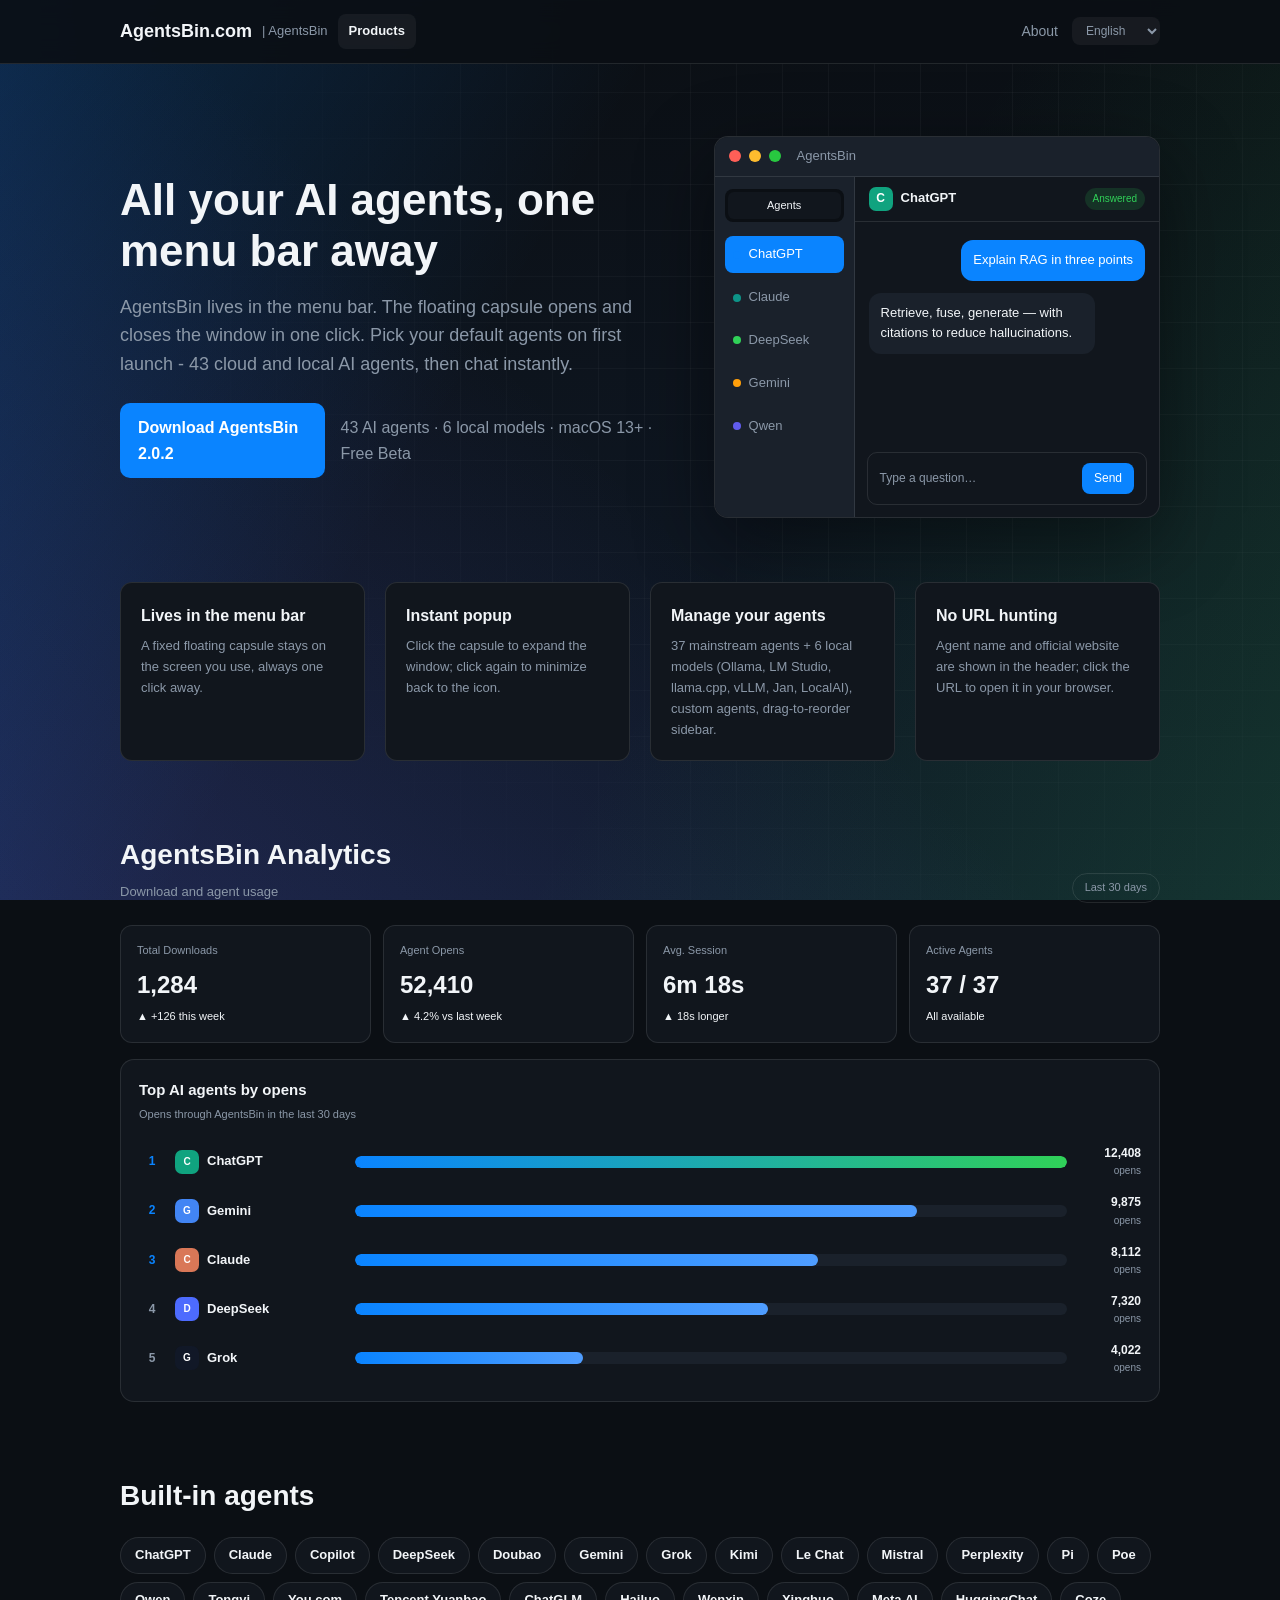
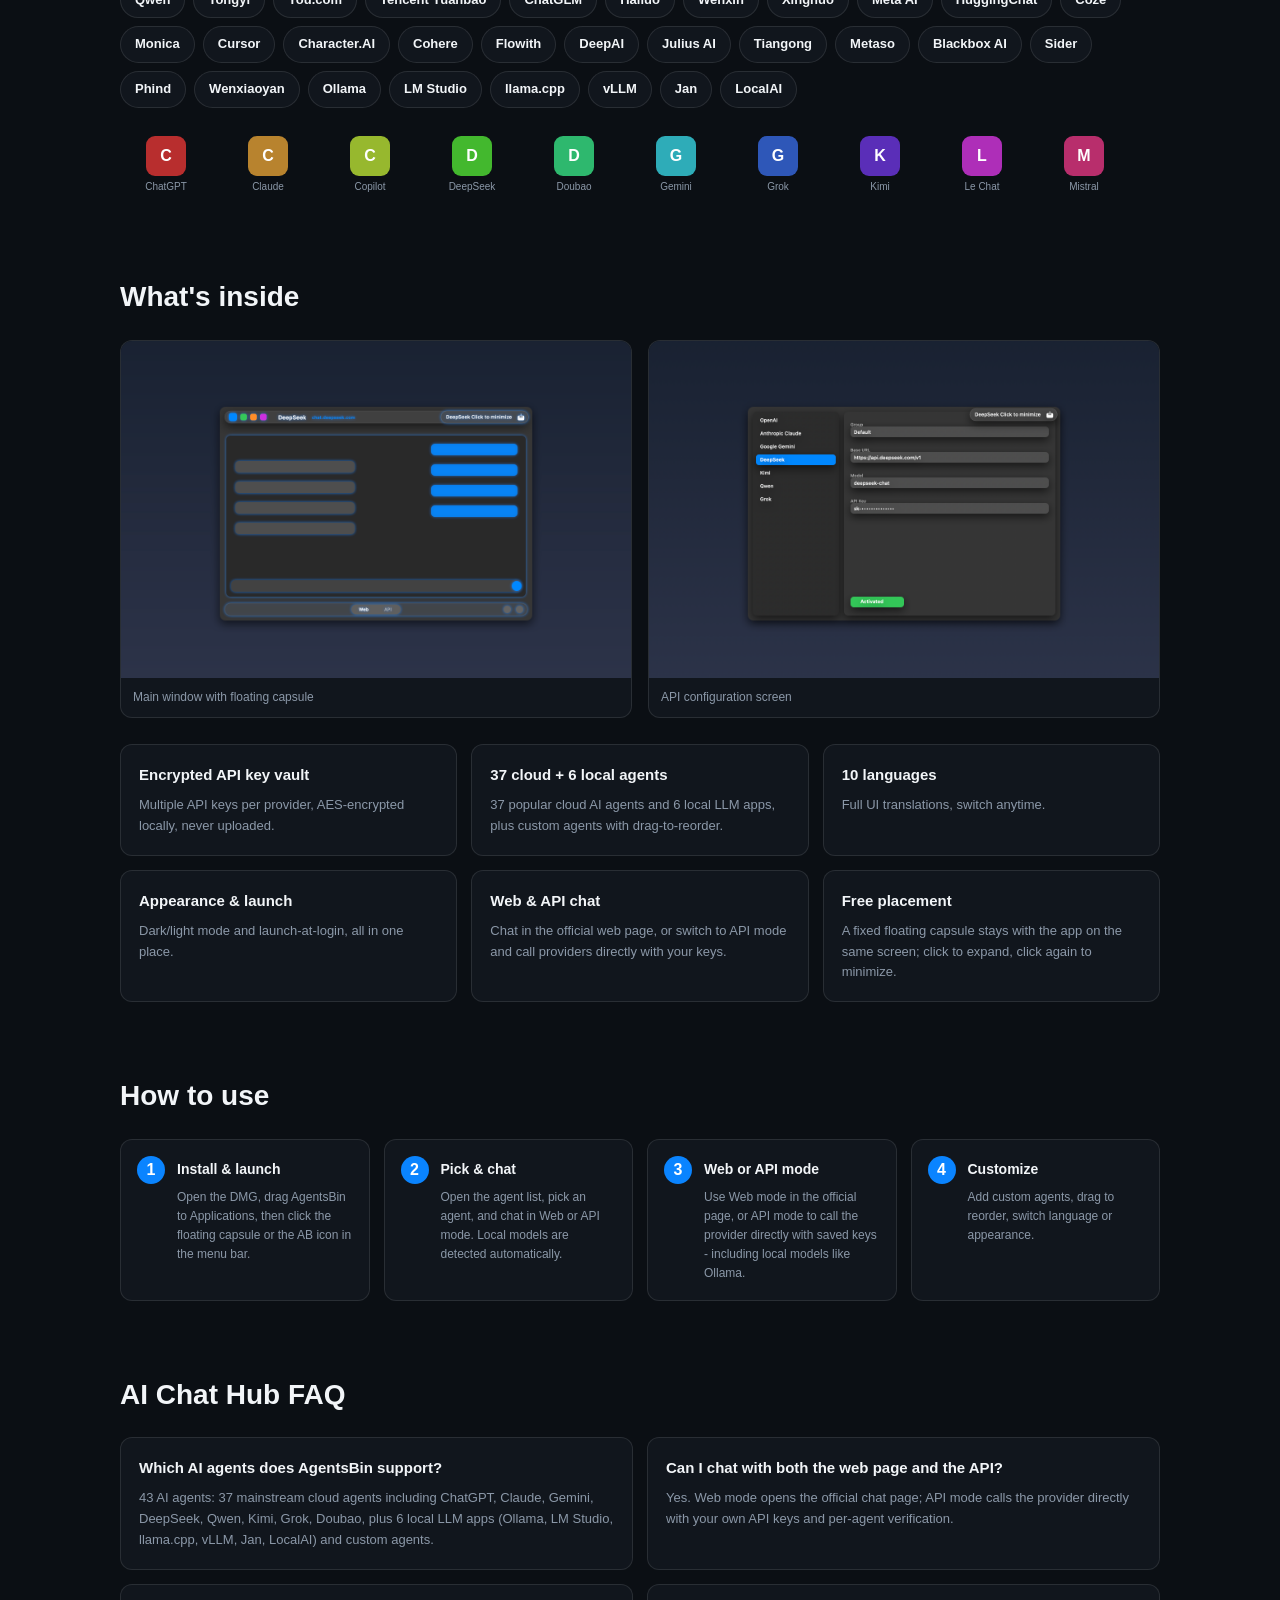
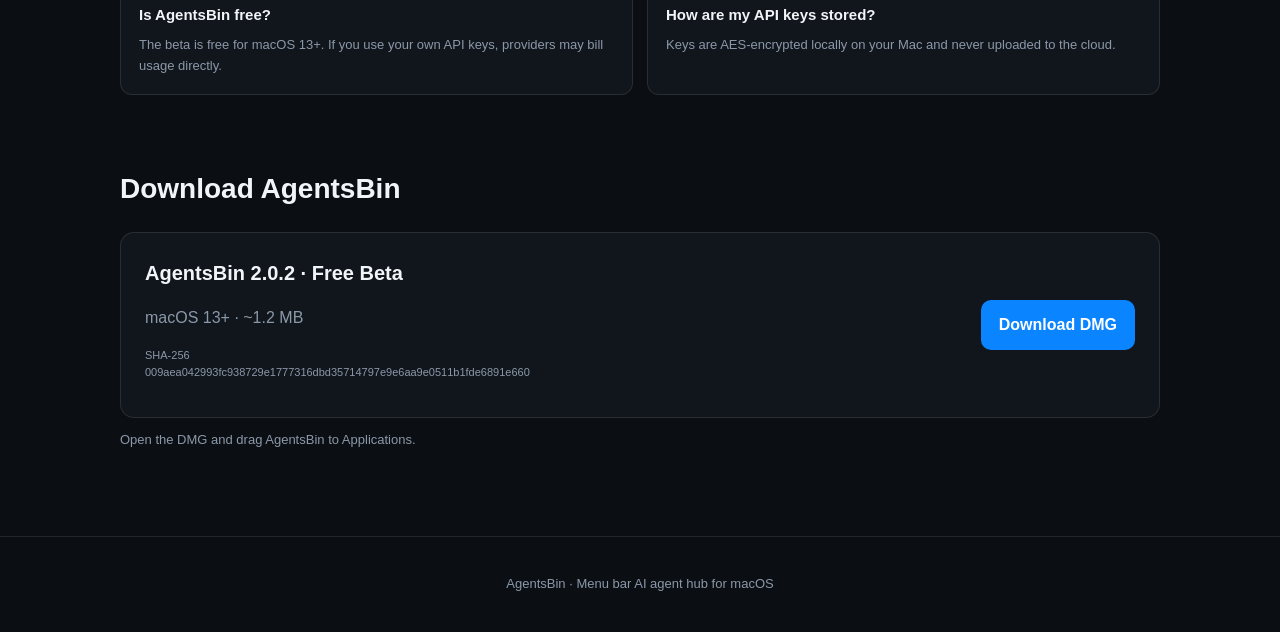
==== site/agentsbin/index.html @ 149ac278 "Website & docs: unified i18n/about, WF 1.0.2 release assets, version rule" ====
<!doctype html>
<html lang="en">
<head>
  <meta charset="utf-8">
  <meta name="viewport" content="width=device-width, initial-scale=1">
  <title id="pageTitle">AgentsBin · All-in-One AI Chat Hub for macOS | ChatGPT, Claude, Gemini, DeepSeek, Qwen</title>
  <meta name="description" id="pageDesc" content="AgentsBin is the all-in-one AI chat hub for macOS. Launch ChatGPT, Claude, Gemini, DeepSeek, Qwen, Grok and 30+ AI agents from the menu bar. Switch between web chat and API mode, manage API keys locally, and stay one click away from every major AI assistant. Free beta for macOS 13+.">
  <meta name="keywords" content="AI chat hub, AI agents, ChatGPT, Claude, Gemini, DeepSeek, Qwen, Grok, Kimi, AI assistant, macOS AI app, menu bar AI, AI aggregator, multi AI chat, API key manager, AI launcher">
  <meta name="robots" content="index, follow">
  <meta name="theme-color" content="#0b0f14">
  <link rel="canonical" href="https://www.agentsbin.com/agentsbin/">
  <meta property="og:type" content="website">
  <meta property="og:site_name" content="AgentsBin">
  <meta property="og:title" content="AgentsBin · All-in-One AI Chat Hub for macOS | ChatGPT, Claude, Gemini, DeepSeek, Qwen">
  <meta property="og:description" content="Launch ChatGPT, Claude, Gemini, DeepSeek, Qwen and 30+ AI agents from the macOS menu bar. Web chat or API mode, local encrypted API keys. Free beta.">
  <meta property="og:url" content="https://www.agentsbin.com/agentsbin/">
  <meta property="og:image" content="https://www.agentsbin.com/../assets/screenshots/default.png">
  <meta property="og:image:alt" content="AgentsBin default chat screen">
  <meta name="twitter:card" content="summary_large_image">
  <meta name="twitter:title" content="AgentsBin · All-in-One AI Chat Hub for macOS">
  <meta name="twitter:description" content="ChatGPT, Claude, Gemini, DeepSeek, Qwen and 30+ AI agents in the macOS menu bar. Web or API mode, local keys.">
  <meta name="twitter:image" content="https://www.agentsbin.com/../assets/screenshots/default.png">
  <link rel="stylesheet" href="../styles.css?v=1.1.7">
  <script type="application/ld+json">
  {
    "@context": "https://schema.org",
    "@type": "SoftwareApplication",
    "name": "AgentsBin",
    "applicationCategory": "UtilityApplication",
    "operatingSystem": "macOS 13+",
    "description": "All-in-one AI chat hub for macOS. 37 mainstream AI agents including ChatGPT, Claude, Gemini, DeepSeek, Qwen, Grok, web chat and API mode, encrypted local API key vault.",
    "keywords": "AI chat hub, AI agents, ChatGPT, Claude, Gemini, DeepSeek, Qwen, Grok, Kimi, AI assistant, macOS AI app, menu bar AI, AI aggregator, multi AI chat, API key manager",
    "offers": {
      "@type": "Offer",
      "price": "0",
      "priceCurrency": "USD"
    },
    "downloadUrl": "https://www.agentsbin.com/downloads/AgentsBin-2.0.2.dmg",
    "fileSize": "0.9MB",
    "author": {
      "@type": "Person",
      "name": "Jacky Zhao",
      "email": "mailto:zhaolongfei@gmail.com",
      "sameAs": [
        "https://github.com/zhaolongfei-shareye",
        "https://x.com/longfei_shareye"
      ]
    }
  }
  <script type="application/ld+json">
  {
    "@context": "https://schema.org",
    "@graph": [
      {
        "@type": "WebSite",
        "name": "AgentsBin",
        "url": "https://www.agentsbin.com/",
        "description": "All-in-one AI chat hub for macOS with 37 mainstream AI agents.",
        "inLanguage": "en"
      },
      {
        "@type": "Organization",
        "name": "AgentsBin",
        "url": "https://www.agentsbin.com/",
        "email": "mailto:zhaolongfei@gmail.com",
        "founder": {
          "@type": "Person",
          "name": "Jacky Zhao"
        }
      },
      {
        "@type": "FAQPage",
        "mainEntity": [
          {
            "@type": "Question",
            "name": "Which AI agents does AgentsBin support?",
            "acceptedAnswer": { "@type": "Answer", "text": "AgentsBin supports 37 mainstream AI agents including ChatGPT, Claude, Gemini, DeepSeek, Qwen, Kimi, Grok, Doubao and more, plus custom agents you add yourself." }
          },
          {
            "@type": "Question",
            "name": "Can I chat with both the web page and the API?",
            "acceptedAnswer": { "@type": "Answer", "text": "Yes. Web mode opens the official chat page, while API mode calls the provider directly using your own API keys, with per-agent verification." }
          },
          {
            "@type": "Question",
            "name": "Is AgentsBin free?",
            "acceptedAnswer": { "@type": "Answer", "text": "The beta is free for macOS 13 and later. When you use your own API keys, providers may bill you for usage." }
          },
          {
            "@type": "Question",
            "name": "How are my API keys stored?",
            "acceptedAnswer": { "@type": "Answer", "text": "API keys are encrypted locally with AES on your Mac and are never uploaded to the cloud." }
          }
        ]
      }
    ]
  }
  </script>
<style>
.nav-group { display:flex; align-items:center; gap:10px; }
.nav-actions { display:flex; align-items:center; gap:14px; }
.nav-actions a { color:var(--muted); text-decoration:none; font-size:14px; }
.crumb { font-size:13px; color:var(--muted); }
.lang-toggle { background:rgba(255,255,255,0.05); border:1px solid var(--line); color:var(--muted); font:inherit; font-size:12px; border-radius:8px; padding:6px 10px; }
.products-btn { display:inline-flex; align-items:center; gap:6px; background:rgba(255,255,255,0.05); border:1px solid var(--line); color:var(--text); font:inherit; font-size:13px; font-weight:700; border-radius:8px; padding:7px 11px; cursor:pointer; }
.products-overlay { position:fixed; inset:0; z-index:50; background:rgba(0,0,0,0.55); display:flex; align-items:flex-start; justify-content:center; padding-top:70px; }
.products-overlay[hidden] { display:none; }
.products-panel { width:min(760px,92vw); background:#10141b; border:1px solid var(--line); border-radius:16px; padding:18px; box-shadow:0 30px 80px rgba(0,0,0,0.6); }
.panel-head { display:flex; align-items:center; justify-content:space-between; font-weight:700; margin-bottom:14px; }
.panel-grid { display:grid; grid-template-columns:1fr 1fr; gap:12px; }
.product-card { display:flex; flex-direction:column; gap:4px; background:#141a23; border:1px solid var(--line); border-radius:12px; padding:14px; text-decoration:none; color:var(--text); }
.pc-name { font-weight:700; }
.pc-sub { font-size:11px; color:var(--muted); }
.pc-desc { font-size:12px; color:var(--muted); }
.pc-foot { display:flex; justify-content:space-between; align-items:center; margin-top:6px; }
.pc-status { font-size:11px; font-weight:700; padding:3px 8px; border-radius:20px; }
.pc-status.live { color:#34c759; background:rgba(52,199,89,0.14); }
.pc-status.soon { color:#ffb020; background:rgba(255,176,32,0.14); }
.pc-arrow { color:var(--cyan); }
.close-products { background:transparent; border:0; color:var(--muted); font-size:20px; cursor:pointer; }

.panel-search { display:flex; align-items:center; gap:8px; margin:10px 0; }
.panel-search input { flex:1; background:#0d1117; border:1px solid var(--line); border-radius:8px; color:var(--text); font:inherit; font-size:12px; padding:8px 10px; }
.panel-filter, .panel-cats { display:flex; gap:6px; margin-bottom:10px; flex-wrap:wrap; }
.panel-filter button, .panel-cats button { background:rgba(255,255,255,0.05); border:1px solid var(--line); color:var(--muted); font:inherit; font-size:12px; border-radius:8px; padding:6px 10px; cursor:pointer; }
.panel-filter button.on, .panel-cats button.on { background:var(--cyan); color:#05121a; border-color:var(--cyan); }
.product-card[hidden] { display:none; }
</style>
</head>
<body>
  <header class="nav">
    <div class="nav-inner">
      <div class="nav-group">
        <a class="brand" href="/">AgentsBin.com</a>
        <span class="crumb">| AgentsBin</span>
        <button class="products-btn" id="productsBtn" type="button"><span data-i18n="nav_products">Products</span></button>
      </div>
      <div class="nav-actions">
        <a href="/#about" data-i18n="nav_about">About</a>
        <select class="lang-toggle" id="langSelect" aria-label="Language">
          <option value="en">English</option>
          <option value="zh">简体中文</option>
          <option value="zh-Hant">繁體中文</option>
          <option value="ja">日本語</option>
          <option value="ko">한국어</option>
          <option value="es">Español</option>
          <option value="fr">Français</option>
          <option value="de">Deutsch</option>
        </select>
      </div>
    </div>
  </header>
  <div class="products-overlay" id="productsOverlay" hidden>
    <div class="products-panel">
      <div class="panel-head"><span data-i18n="popup_title">Explore products</span><button class="close-products" id="closeProducts" type="button">×</button></div>
      <div class="panel-search"><input id="productSearch" type="search" placeholder="Search products" data-i18n-ph="popup_search"></div>
      <div class="panel-filter" id="productFilter">
        <button class="on" data-filter="all" data-i18n="filter_all">All</button>
        <button data-filter="released" data-i18n="filter_released">Released</button>
        <button data-filter="soon" data-i18n="filter_soon">Coming Soon</button>
      </div>
      <div class="panel-cats" id="productCats">
        <button class="on" data-cat="all" data-i18n="cat_all">All</button>
        <button data-cat="assistants" data-i18n="cat_assistants">AI Assistants</button>
        <button data-cat="audio" data-i18n="cat_audio">Audio</button>
        <button data-cat="media" data-i18n="cat_media">Media Tools</button>
      </div>
      <div class="panel-grid" id="productGrid">
        <a class="product-card" href="/agentsbin/" data-search="AgentsBin macOS menu bar AI chat hub 43 agents" data-cat="assistants" data-state="released">
          <span class="pc-name" data-i18n="p_agentsbin">AgentsBin</span><span class="pc-sub">macOS · Menu Bar</span>
          <span class="pc-desc" data-i18n="p_agentsbin_desc">All-in-one AI chat hub for macOS with 43 AI agents.</span>
          <span class="pc-foot"><span class="pc-status live" data-i18n="status_released">Released</span><span class="pc-arrow">→</span></span>
        </a>
        <a class="product-card" href="/wf/" data-search="Watermark Factory AI watermark removal macOS offline" data-cat="media" data-state="released">
          <span class="pc-name" data-i18n="p_wf">Watermark Factory</span><span class="pc-sub">macOS · Media Tools</span>
          <span class="pc-desc" data-i18n="p_wf_desc">Local AI watermark identification and restoration. 30+ sources, offline.</span>
          <span class="pc-foot"><span class="pc-status live" data-i18n="status_released">Released</span><span class="pc-arrow">→</span></span>
        </a>
        <div class="product-card" data-search="AgentsQS quant strategy backtest copilot" data-cat="media" data-state="soon">
          <span class="pc-name" data-i18n="p_qs">AgentsQS</span><span class="pc-sub">macOS · Quant</span>
          <span class="pc-desc" data-i18n="p_qs_desc">Quantitative strategy research and backtesting copilot.</span>
          <span class="pc-foot"><span class="pc-status soon" data-i18n="status_soon">In Development</span></span>
        </div>
        <div class="product-card" data-search="AgentsTTS podcast text to speech audio multilingual" data-cat="audio" data-state="soon">
          <span class="pc-name" data-i18n="p_tts">AgentsTTS</span><span class="pc-sub">macOS · Audio</span>
          <span class="pc-desc" data-i18n="p_tts_desc">Multilingual TTS and podcast episode tool.</span>
          <span class="pc-foot"><span class="pc-status soon" data-i18n="status_soon">In Development</span></span>
        </div>
      </div>
    </div>
  </div>

  <div class="products-overlay" id="productsOverlay" hidden>
    <div class="products-panel" role="dialog" aria-modal="true" aria-label="AgentsBin products">
      <div class="panel-head">
        <span class="panel-title" data-i18n="pm_title">Explore products</span>
        <div class="panel-search">
          <svg viewBox="0 0 24 24" fill="none" stroke="currentColor" stroke-width="2"><circle cx="11" cy="11" r="7"/><path d="m20 20-3.5-3.5"/></svg>
          <input id="productSearch" type="search" data-i18n-ph="pm_search" placeholder="Search products">
        </div>
        <div class="panel-filter" id="productFilter">
          <button class="on" data-filter="all" data-i18n="pm_all">All</button>
          <button data-filter="released" data-i18n="pm_released">Released</button>
          <button data-filter="soon" data-i18n="pm_soon">Coming Soon</button>
        </div>
      </div>
      <div class="panel-cats" id="productCats">
        <button class="on" data-cat="all" data-i18n="pm_cat_all">All</button>
        <button data-cat="assistants" data-i18n="pm_cat_assistants">AI Assistants</button>
        <button data-cat="audio" data-i18n="pm_cat_audio">Audio</button>
        <button data-cat="media" data-i18n="pm_cat_media">Media Tools</button>
      </div>
      <div class="panel-grid" id="productGrid">
        <a class="product-card" href="#download" data-search="AgentsBin macOS menu bar" data-cat="assistants" data-state="released">
          <span class="pc-icon pc-icon-main">AB</span>
          <span class="pc-name" data-i18n="p1n">AgentsBin</span>
          <span class="pc-sub" data-i18n="p1s">macOS · Menu Bar</span>
          <span class="pc-desc" data-i18n="p1d">37 AI agents in one menu bar, with encrypted API key backup and 10 languages.</span>
          <span class="pc-foot"><span class="pc-status live" data-i18n="pm_live">Released</span><span class="pc-arrow">→</span></span>
        </a>
        <div class="product-card soon" data-search="AgentsBin Audio audio transcription podcast" data-cat="audio" data-state="soon">
          <span class="pc-icon pc-icon-audio">♪</span>
          <span class="pc-name" data-i18n="p2n">AgentsBin Audio</span>
          <span class="pc-sub" data-i18n="p2s">macOS · Audio AI</span>
          <span class="pc-desc" data-i18n="p2d">Audio transcription, summaries and smart editing. In development.</span>
          <span class="pc-foot"><span class="pc-status soon" data-i18n="pm_soon_s">Coming Soon</span></span>
        </div>
        <div class="product-card soon" data-search="AgentsBin Watermark image video batch" data-cat="media" data-state="soon">
          <span class="pc-icon pc-icon-media">◈</span>
          <span class="pc-name" data-i18n="p3n">AgentsBin Watermark</span>
          <span class="pc-sub" data-i18n="p3s">macOS · Media Tools</span>
          <span class="pc-desc" data-i18n="p3d">Batch watermark and copyright protection for images and video. In development.</span>
          <span class="pc-foot"><span class="pc-status soon" data-i18n="pm_soon_s">Coming Soon</span></span>
        </div>
      </div>
    </div>
  </div>


  <main>
    <section class="hero">
      <div class="hero-copy">
        <h1 data-i18n="hero_title">All your AI agents, one menu bar away</h1>
        <p class="lead" data-i18n="hero_lead">AgentsBin lives in the menu bar. Pick your default agents on first launch, then start chatting instantly — no tabs, no typing URLs.</p>
        <div class="hero-actions">
          <a class="button" href="../downloads/AgentsBin-2.0.2.dmg" download data-i18n="hero_cta">Download AgentsBin 2.0.2</a>
          <span class="muted" data-i18n="hero_badge">37 AI agents · macOS 13+ · Free</span>
        </div>
      </div>
      <div class="app-window" aria-label="AgentsBin app preview">
        <div class="window-bar">
          <span class="traffic traffic-close"></span>
          <span class="traffic traffic-min"></span>
          <span class="traffic traffic-full"></span>
          <span class="window-title">AgentsBin</span>
        </div>
        <div class="window-body">
          <aside class="window-side">
            <div class="side-tabs"><span class="active" data-i18n="w_agents">Agents</span></div>
            <div class="side-item active"><span class="dot blue"></span>ChatGPT</div>
            <div class="side-item"><span class="dot teal"></span>Claude</div>
            <div class="side-item"><span class="dot green"></span>DeepSeek</div>
            <div class="side-item"><span class="dot orange"></span>Gemini</div>
            <div class="side-item"><span class="dot purple"></span>Qwen</div>
          </aside>
          <div class="window-main">
            <div class="chat-head">
              <span class="avatar">C</span>
              <strong>ChatGPT</strong>
              <span class="status" data-i18n="w_status">Answered</span>
            </div>
            <div class="chat-body">
              <div class="bubble user" data-i18n="w_user">Explain RAG in three points</div>
              <div class="bubble bot" data-i18n="w_bot">RAG retrieves external knowledge, fuses it with generation, and cites sources to reduce hallucinations.</div>
            </div>
            <div class="chat-composer">
              <span class="composer-text" data-i18n="w_placeholder">Type a question…</span>
              <span class="composer-send" data-i18n="w_send">Send</span>
            </div>
          </div>
        </div>
      </div>
    </section>

    <section class="features">
      <div class="feature">
        <h3 data-i18n="f1t">Lives in the menu bar</h3>
        <p data-i18n="f1d">Always one click away, always on top.</p>
      </div>
      <div class="feature">
        <h3 data-i18n="f2t">Instant popup</h3>
        <p data-i18n="f2d">Click the menu bar icon and start chatting in seconds.</p>
      </div>
      <div class="feature">
        <h3 data-i18n="f3t">Manage your agents</h3>
        <p data-i18n="f3d">37 mainstream agents, custom agents, drag-to-reorder sidebar.</p>
      </div>
      <div class="feature">
        <h3 data-i18n="f4t">No URL hunting</h3>
        <p data-i18n="f4d">No typing website addresses or digging through bookmarks.</p>
      </div>
    </section>

    <section class="analytics">
      <div class="analytics-head">
        <div>
          <h2 data-i18n="analytics_title">AgentsBin Analytics</h2>
          <div class="analytics-sub" data-i18n="analytics_sub">Download and agent usage</div>
        </div>
        <span class="analytics-period" data-i18n="analytics_period">Last 30 days</span>
      </div>
      <div class="analytics-kpis">
        <div class="analytics-kpi"><div class="analytics-kpi-label" data-i18n="kpi_downloads">Total Downloads</div><div class="analytics-kpi-value">1,284</div><div class="analytics-kpi-delta" data-i18n="kpi_downloads_delta">▲ +126 this week</div></div>
        <div class="analytics-kpi"><div class="analytics-kpi-label" data-i18n="kpi_opens">Agent Opens</div><div class="analytics-kpi-value">52,410</div><div class="analytics-kpi-delta" data-i18n="kpi_opens_delta">▲ 4.2% vs last week</div></div>
        <div class="analytics-kpi"><div class="analytics-kpi-label" data-i18n="kpi_session">Avg. Session</div><div class="analytics-kpi-value">6m 18s</div><div class="analytics-kpi-delta" data-i18n="kpi_session_delta">▲ 18s longer</div></div>
        <div class="analytics-kpi"><div class="analytics-kpi-label" data-i18n="kpi_active">Active Agents</div><div class="analytics-kpi-value">37 / 37</div><div class="analytics-kpi-delta" data-i18n="kpi_active_delta">All available</div></div>
      </div>
      <div class="analytics-panel">
        <div class="analytics-panel-title" data-i18n="chart_title">Top AI agents by opens</div>
        <div class="analytics-panel-sub" data-i18n="chart_sub">Opens through AgentsBin in the last 30 days</div>
        <div class="analytics-row"><span class="analytics-rank top">1</span><span class="analytics-agent"><span class="analytics-logo" style="background:#10a37f">C</span>ChatGPT</span><span class="analytics-track"><span class="analytics-bar hot" style="width:100%"></span></span><span class="analytics-count">12,408<small data-i18n="opens_label">opens</small></span></div>
        <div class="analytics-row"><span class="analytics-rank top">2</span><span class="analytics-agent"><span class="analytics-logo" style="background:#4285f4">G</span>Gemini</span><span class="analytics-track"><span class="analytics-bar" style="width:79%"></span></span><span class="analytics-count">9,875<small data-i18n="opens_label">opens</small></span></div>
        <div class="analytics-row"><span class="analytics-rank top">3</span><span class="analytics-agent"><span class="analytics-logo" style="background:#d97757">C</span>Claude</span><span class="analytics-track"><span class="analytics-bar" style="width:65%"></span></span><span class="analytics-count">8,112<small data-i18n="opens_label">opens</small></span></div>
        <div class="analytics-row"><span class="analytics-rank">4</span><span class="analytics-agent"><span class="analytics-logo" style="background:#4d6bfe">D</span>DeepSeek</span><span class="analytics-track"><span class="analytics-bar" style="width:58%"></span></span><span class="analytics-count">7,320<small data-i18n="opens_label">opens</small></span></div>
        <div class="analytics-row"><span class="analytics-rank">5</span><span class="analytics-agent"><span class="analytics-logo" style="background:#111827">G</span>Grok</span><span class="analytics-track"><span class="analytics-bar" style="width:32%"></span></span><span class="analytics-count">4,022<small data-i18n="opens_label">opens</small></span></div>
      </div>
    </section>

    <section class="agents">
      <h2 data-i18n="agents_title">Built-in agents</h2>
      <div class="agent-chips" id="agentChips"><span class="agent-chip">ChatGPT</span><span class="agent-chip">Claude</span><span class="agent-chip">Copilot</span><span class="agent-chip">DeepSeek</span><span class="agent-chip">Doubao</span><span class="agent-chip">Gemini</span><span class="agent-chip">Grok</span><span class="agent-chip">Kimi</span><span class="agent-chip">Le Chat</span><span class="agent-chip">Mistral</span><span class="agent-chip">Perplexity</span><span class="agent-chip">Pi</span><span class="agent-chip">Poe</span><span class="agent-chip">Qwen</span><span class="agent-chip">Tongyi</span><span class="agent-chip">You.com</span><span class="agent-chip">Tencent Yuanbao</span><span class="agent-chip">ChatGLM</span><span class="agent-chip">Hailuo</span><span class="agent-chip">Wenxin</span><span class="agent-chip">Xinghuo</span><span class="agent-chip">Meta AI</span><span class="agent-chip">HuggingChat</span><span class="agent-chip">Coze</span><span class="agent-chip">Monica</span><span class="agent-chip">Cursor</span><span class="agent-chip">Character.AI</span><span class="agent-chip">Cohere</span><span class="agent-chip">Flowith</span><span class="agent-chip">DeepAI</span><span class="agent-chip">Julius AI</span><span class="agent-chip">Tiangong</span><span class="agent-chip">Metaso</span><span class="agent-chip">Blackbox AI</span><span class="agent-chip">Sider</span><span class="agent-chip">Phind</span><span class="agent-chip">Wenxiaoyan</span><span class="agent-chip">Ollama</span><span class="agent-chip">LM Studio</span><span class="agent-chip">llama.cpp</span><span class="agent-chip">vLLM</span><span class="agent-chip">Jan</span><span class="agent-chip">LocalAI</span></div>
      <div class="agent-cloud" id="agentCloud"><span class="agent-chip">ChatGPT</span><span class="agent-chip">Claude</span><span class="agent-chip">Copilot</span><span class="agent-chip">DeepSeek</span><span class="agent-chip">Doubao</span><span class="agent-chip">Gemini</span><span class="agent-chip">Grok</span><span class="agent-chip">Kimi</span><span class="agent-chip">Le Chat</span><span class="agent-chip">Mistral</span><span class="agent-chip">Perplexity</span><span class="agent-chip">Pi</span><span class="agent-chip">Poe</span><span class="agent-chip">Qwen</span><span class="agent-chip">Tongyi</span><span class="agent-chip">You.com</span><span class="agent-chip">Tencent Yuanbao</span><span class="agent-chip">ChatGLM</span><span class="agent-chip">Hailuo</span><span class="agent-chip">Wenxin</span><span class="agent-chip">Xinghuo</span><span class="agent-chip">Meta AI</span><span class="agent-chip">HuggingChat</span><span class="agent-chip">Coze</span><span class="agent-chip">Monica</span><span class="agent-chip">Cursor</span><span class="agent-chip">Character.AI</span><span class="agent-chip">Cohere</span><span class="agent-chip">Flowith</span><span class="agent-chip">DeepAI</span><span class="agent-chip">Julius AI</span><span class="agent-chip">Tiangong</span><span class="agent-chip">Metaso</span><span class="agent-chip">Blackbox AI</span><span class="agent-chip">Sider</span><span class="agent-chip">Phind</span><span class="agent-chip">Wenxiaoyan</span><span class="agent-chip">Ollama</span><span class="agent-chip">LM Studio</span><span class="agent-chip">llama.cpp</span><span class="agent-chip">vLLM</span><span class="agent-chip">Jan</span><span class="agent-chip">LocalAI</span></div>
    </section>

    <section class="details">
      <h2 data-i18n="feature_details_title">What's inside</h2>
      <div class="shots">
        <figure><img src="../assets/screenshots/default.png" alt="AgentsBin default screen"><figcaption data-i18n="shot_default">AgentsBin default screen</figcaption></figure>
        <figure><img src="../assets/screenshots/api.png" alt="AgentsBin API settings screen"><figcaption data-i18n="shot_api">AgentsBin API settings screen</figcaption></figure>
      </div>
      <div class="detail-grid">
        <div class="detail-card"><h3 data-i18n="d1t">Encrypted API key vault</h3><p data-i18n="d1d">Multiple API keys per provider, AES-encrypted locally, never uploaded.</p></div>
        <div class="detail-card"><h3 data-i18n="d2t">37 cloud + 6 local agents</h3><p data-i18n="d2d">37 popular cloud AI agents and 6 local LLM apps, plus custom agents with drag-to-reorder.</p></div>
        <div class="detail-card"><h3 data-i18n="d3t">10 languages</h3><p data-i18n="d3d">Full UI translations, switch anytime.</p></div>
        <div class="detail-card"><h3 data-i18n="d4t">Appearance & launch</h3><p data-i18n="d4d">Dark/light mode and launch-at-login, all in one place.</p></div>
        <div class="detail-card"><h3 data-i18n="d5t">Web & API chat</h3><p data-i18n="d5d">Chat in the official web page, or switch to API mode and call providers directly with your keys.</p></div>
        <div class="detail-card"><h3 data-i18n="d6t">Free placement</h3><p data-i18n="d6d">A fixed floating capsule stays with the app on the same screen; click to expand, click again to minimize.</p></div>
      </div>
    </section>

    <section class="howto">
      <h2 data-i18n="howto_title">How to use</h2>
      <div class="howto-grid">
        <div class="howto-step"><span>1</span><div><strong data-i18n="h1t">Install & launch</strong><p data-i18n="h1d">Open the DMG, drag AgentsBin to Applications, then click the floating capsule or the AB icon in the menu bar.</p></div></div>
        <div class="howto-step"><span>2</span><div><strong data-i18n="h2t">Pick & chat</strong><p data-i18n="h2d">Open the agent list, pick an agent, and chat in Web or API mode. Local models are detected automatically.</p></div></div>
        <div class="howto-step"><span>3</span><div><strong data-i18n="h3t">Web or API mode</strong><p data-i18n="h3d">Use Web mode in the official page, or API mode to call the provider directly with saved keys - including local models like Ollama.</p></div></div>
        <div class="howto-step"><span>4</span><div><strong data-i18n="h4t">Customize</strong><p data-i18n="h4d">Add custom agents, drag to reorder, switch language or appearance.</p></div></div>
      </div>
    </section>

    <section class="faq">
      <h2 data-i18n="faq_title">AI Chat Hub FAQ</h2>
      <div class="faq-grid">
        <div class="faq-item"><h3 data-i18n="faq_q1">Which AI agents does AgentsBin support?</h3><p data-i18n="faq_a1">37 mainstream AI agents including ChatGPT, Claude, Gemini, DeepSeek, Qwen, Kimi, Grok, Doubao, plus custom agents.</p></div>
        <div class="faq-item"><h3 data-i18n="faq_q2">Can I chat with both the web page and the API?</h3><p data-i18n="faq_a2">Yes. Web mode opens the official chat page; API mode calls the provider directly with your own API keys and per-agent verification.</p></div>
        <div class="faq-item"><h3 data-i18n="faq_q3">Is AgentsBin free?</h3><p data-i18n="faq_a3">The beta is free for macOS 13+. If you use your own API keys, providers may bill usage directly.</p></div>
        <div class="faq-item"><h3 data-i18n="faq_q4">How are my API keys stored?</h3><p data-i18n="faq_a4">Keys are AES-encrypted locally on your Mac and never uploaded to the cloud.</p></div>
      </div>
    </section>

    <section class="download" id="download">
      <h2 data-i18n="dl_title">Download AgentsBin</h2>
      <div class="download-card">
        <div>
          <strong data-i18n="dl_name">AgentsBin 2.0.2</strong>
          <p class="muted" data-i18n="dl_meta">macOS 13+ · ~1.1 MB</p>
          <p class="hash">SHA-256<br>009aea042993fc938729e1777316dbd35714797e9e6aa9e0511b1fde6891e660</p>
        </div>
        <a class="button" href="../downloads/AgentsBin-2.0.2.dmg" download data-i18n="dl_btn">Download DMG</a>
      </div>
      <p class="note" data-i18n="dl_note">Open the DMG and drag AgentsBin to Applications.</p>
    </section>

    <div id="aboutPlaceholder"></div>


  </main>

  <footer>
    <p data-i18n="footer">AgentsBin · Menu bar AI agent hub for macOS</p>
  </footer>
  

<script src="../app.js?v=1.1.7"></script>
<script src="/_shared/about.js"></script>
<script src="/_shared/i18n.js"></script>
</body>
</html>
---- site/styles.css ----
:root {
  color-scheme: dark;
  --bg: #0b0f14;
  --surface: #11161d;
  --surface-2: #1a212b;
  --text: #f2f5f8;
  --muted: #8b98a8;
  --blue: #0a84ff;
  --border: rgba(255, 255, 255, 0.1);
}

* {
  box-sizing: border-box;
}

html {
  scroll-behavior: smooth;
}

body {
  margin: 0;
  background: var(--bg);
  color: var(--text);
  font-family: -apple-system, BlinkMacSystemFont, "SF Pro Text", "Helvetica Neue", Arial, sans-serif;
  line-height: 1.6;
}

body::before {
  content: "";
  position: fixed;
  inset: 0;
  z-index: -2;
  background:
    linear-gradient(120deg, rgba(10, 132, 255, 0.22), transparent 38%),
    linear-gradient(300deg, rgba(48, 209, 88, 0.14), transparent 42%),
    linear-gradient(45deg, rgba(97, 92, 237, 0.20), transparent 48%),
    linear-gradient(180deg, #0b0f14, #101b2a);
  animation: hero-glow 14s ease-in-out infinite alternate;
}

body::after {
  content: "";
  position: fixed;
  inset: 0;
  z-index: -1;
  background-image:
    linear-gradient(rgba(255, 255, 255, 0.05) 1px, transparent 1px),
    linear-gradient(90deg, rgba(255, 255, 255, 0.05) 1px, transparent 1px);
  background-size: 46px 46px;
  mask-image: radial-gradient(circle at 70% 35%, #000 0%, transparent 72%);
  animation: hero-grid 24s linear infinite;
}

a {
  color: inherit;
}

.nav {
  position: sticky;
  top: 0;
  z-index: 10;
  background: rgba(11, 15, 20, 0.9);
  border-bottom: 1px solid var(--border);
  backdrop-filter: blur(12px);
}

.nav-inner {
  max-width: 1080px;
  margin: 0 auto;
  padding: 14px 20px;
  display: flex;
  align-items: center;
  justify-content: space-between;
}

.brand {
  display: flex;
  align-items: center;
  gap: 10px;
  font-weight: 700;
  font-size: 18px;
  text-decoration: none;
}

.brand img {
  border-radius: 8px;
}

.nav-group {
  display: flex;
  align-items: center;
  gap: 12px;
}

.products-btn {
  display: inline-flex;
  align-items: center;
  gap: 8px;
  background: rgba(255, 255, 255, 0.04);
  border: 1px solid var(--border);
  color: var(--text);
  font: inherit;
  font-size: 13px;
  font-weight: 700;
  border-radius: 9px;
  padding: 8px 12px;
  cursor: pointer;
}

.products-btn:hover {
  background: rgba(255, 255, 255, 0.09);
  border-color: rgba(255, 255, 255, 0.25);
}

.products-btn svg {
  width: 15px;
  height: 15px;
}

.nav-actions {
  display: flex;
  align-items: center;
  gap: 10px;
}

.products-overlay {
  position: fixed;
  inset: 0;
  z-index: 20;
  background: rgba(6, 9, 13, 0.58);
  backdrop-filter: blur(3px);
}

.products-overlay[hidden] {
  display: none;
}

.products-panel {
  position: absolute;
  top: 74px;
  left: 50%;
  transform: translateX(-50%);
  width: min(940px, calc(100vw - 32px));
  max-height: calc(100vh - 110px);
  overflow: auto;
  background: #1a212b;
  color: #f2f5f8;
  border-radius: 16px;
  padding: 22px;
  box-shadow: 0 24px 70px rgba(0, 0, 0, 0.55);
}

.panel-head {
  display: flex;
  align-items: center;
  gap: 14px;
  margin-bottom: 16px;
  flex-wrap: wrap;
}

.panel-title {
  font-size: 17px;
  font-weight: 800;
  white-space: nowrap;
  color: #f2f5f8;
}

.panel-search {
  display: flex;
  align-items: center;
  gap: 8px;
  flex: 1;
  min-width: 190px;
  background: #11161d;
  border: 1px solid rgba(255,255,255,0.12);
  border-radius: 9px;
  padding: 8px 11px;
}

.panel-search svg {
  width: 14px;
  height: 14px;
  color: #8b98a8;
  flex: none;
}

.panel-search input {
  border: 0;
  outline: 0;
  background: transparent;
  font: inherit;
  font-size: 13px;
  width: 100%;
  color: #f2f5f8;
}

.panel-filter {
  display: flex;
  gap: 6px;
}

.panel-filter button,
.panel-cats button {
  background: #202a36;
  border: 1px solid rgba(255,255,255,0.14);
  color: #cbd5e1;
  font: inherit;
  font-size: 11px;
  font-weight: 700;
  border-radius: 999px;
  padding: 6px 12px;
  cursor: pointer;
  white-space: nowrap;
}

.panel-filter button.on,
.panel-cats button.on {
  background: #0a84ff;
  color: #fff;
  border-color: #0a84ff;
}

.panel-cats {
  display: flex;
  gap: 8px;
  margin-bottom: 14px;
  flex-wrap: wrap;
}

.panel-grid {
  display: grid;
  grid-template-columns: repeat(3, 1fr);
  gap: 14px;
}

.product-card {
  display: flex;
  flex-direction: column;
  gap: 4px;
  background: #202a36;
  border: 1px solid rgba(255,255,255,0.10);
  border-radius: 12px;
  padding: 16px;
  color: inherit;
  text-decoration: none;
  cursor: pointer;
  transition: box-shadow 0.15s ease, transform 0.15s ease;
}

.product-card:hover {
  box-shadow: 0 8px 24px rgba(0, 0, 0, 0.35);
  transform: translateY(-2px);
}

.product-card.soon {
  opacity: 0.72;
  cursor: default;
}

.product-card.soon:hover {
  box-shadow: none;
  transform: none;
}

.pc-icon {
  width: 34px;
  height: 34px;
  border-radius: 9px;
  color: #fff;
  display: grid;
  place-items: center;
  font-size: 15px;
  font-weight: 800;
  flex: none;
  margin-bottom: 4px;
}

.pc-icon-main { background: #0a84ff; }
.pc-icon-audio { background: linear-gradient(135deg, #ff9f0a, #ff5f57); }
.pc-icon-media { background: linear-gradient(135deg, #30d158, #0a84ff); }

.pc-name {
  font-size: 14px;
  font-weight: 800;
  color: #f2f5f8;
}

.pc-sub {
  font-size: 10px;
  color: #8b98a8;
  font-weight: 600;
}

.pc-desc {
  font-size: 11px;
  color: #94a3b8;
  margin-top: 6px;
  line-height: 1.45;
}

.pc-foot {
  display: flex;
  align-items: center;
  justify-content: space-between;
  margin-top: 10px;
}

.pc-status {
  font-size: 10px;
  font-weight: 700;
  border-radius: 999px;
  padding: 4px 9px;
}

.pc-status.live { color: #86efac; background: rgba(48,209,88,0.16); }
.pc-status.soon { color: #fde047; background: rgba(250,204,21,0.14); }

.pc-arrow {
  color: #8b98a8;
  font-size: 15px;
}

.lang-toggle {
  background: transparent;
  color: var(--muted);
  border: 1px solid var(--border);
  border-radius: 8px;
  padding: 7px 12px;
  font-size: 13px;
  cursor: pointer;
}

.lang-toggle:hover {
  color: var(--text);
  border-color: rgba(255, 255, 255, 0.3);
}

.lang-toggle option {
  background: var(--surface);
  color: var(--text);
}

.button {
  display: inline-flex;
  align-items: center;
  justify-content: center;
  padding: 12px 18px;
  border-radius: 10px;
  background: var(--blue);
  color: #fff;
  font-weight: 700;
  text-decoration: none;
}

.button:hover {
  filter: brightness(1.1);
}

.button-small {
  padding: 8px 14px;
  font-size: 14px;
}

.hero {
  max-width: 1080px;
  margin: 0 auto;
  padding: 72px 20px 64px;
  display: grid;
  grid-template-columns: 1.1fr 0.9fr;
  gap: 48px;
  align-items: center;
}

@keyframes hero-glow {
  from { transform: translate(-1.5%, -1%) scale(1); filter: hue-rotate(0deg); }
  to { transform: translate(1.5%, 1.5%) scale(1.05); filter: hue-rotate(22deg); }
}

@keyframes hero-grid {
  from { background-position: 0 0, 0 0; }
  to { background-position: 46px 46px, 46px 46px; }
}

.hero h1 {
  font-size: 44px;
  line-height: 1.15;
  margin: 0 0 16px;
}

.lead {
  color: var(--muted);
  font-size: 18px;
  margin: 0 0 24px;
}

.hero-actions {
  display: flex;
  align-items: center;
  gap: 16px;
}

.muted {
  color: var(--muted);
}

.app-window {
  border: 1px solid var(--border);
  border-radius: 14px;
  background: var(--surface);
  box-shadow: 0 24px 80px rgba(0, 0, 0, 0.45);
  overflow: hidden;
}

.window-bar {
  height: 40px;
  display: flex;
  align-items: center;
  gap: 8px;
  padding: 0 14px;
  background: var(--surface-2);
  border-bottom: 1px solid var(--border);
}

.traffic {
  width: 12px;
  height: 12px;
  border-radius: 50%;
}

.traffic-close { background: #ff5f57; }
.traffic-min { background: #febc2e; }
.traffic-full { background: #28c840; }

.window-title {
  margin-left: 8px;
  font-size: 13px;
  color: var(--muted);
}

.window-body {
  display: grid;
  grid-template-columns: 140px 1fr;
  min-height: 340px;
}

.window-side {
  background: var(--surface-2);
  border-right: 1px solid var(--border);
  padding: 12px 10px;
  display: flex;
  flex-direction: column;
  gap: 6px;
}

.side-tabs {
  display: flex;
  gap: 4px;
  background: var(--bg);
  border-radius: 8px;
  padding: 3px;
  margin-bottom: 8px;
  font-size: 11px;
}

.side-tabs span {
  flex: 1;
  text-align: center;
  padding: 5px 0;
  border-radius: 6px;
  color: var(--muted);
}

.side-tabs .active {
  background: var(--surface);
  color: var(--text);
}

.side-item {
  display: flex;
  align-items: center;
  gap: 8px;
  padding: 8px;
  border-radius: 8px;
  font-size: 13px;
  color: var(--muted);
  transition: background-color .3s ease, color .3s ease;
}

.side-item.active {
  background: var(--blue);
  color: #fff;
}

.dot {
  width: 8px;
  height: 8px;
  border-radius: 50%;
}

.dot.blue { background: var(--blue); }
.dot.teal { background: #0d9488; }
.dot.green { background: #30d158; }
.dot.orange { background: #ff9f0a; }
.dot.purple { background: #615ced; }

.window-main {
  display: flex;
  flex-direction: column;
  min-width: 0;
}

.chat-head {
  display: flex;
  align-items: center;
  gap: 8px;
  padding: 10px 14px;
  border-bottom: 1px solid var(--border);
  font-size: 13px;
}

.avatar {
  width: 24px;
  height: 24px;
  border-radius: 7px;
  background: #10a37f;
  color: #fff;
  display: grid;
  place-items: center;
  font-size: 12px;
  font-weight: 700;
}

.status {
  margin-left: auto;
  font-size: 10px;
  color: #30d158;
  background: rgba(48, 209, 88, 0.15);
  padding: 3px 8px;
  border-radius: 999px;
}

.chat-body {
  flex: 1;
  padding: 18px 14px;
  display: flex;
  flex-direction: column;
  gap: 12px;
}

.bubble {
  max-width: 82%;
  padding: 10px 12px;
  border-radius: 12px;
  font-size: 13px;
  transition: opacity .4s ease;
}

.bubble.user {
  align-self: flex-end;
  background: var(--blue);
  color: #fff;
}

.bubble.bot {
  align-self: flex-start;
  background: var(--surface-2);
}

.chat-composer {
  margin: 0 12px 12px;
  padding: 10px 12px;
  border: 1px solid var(--border);
  border-radius: 10px;
  display: flex;
  align-items: center;
  justify-content: space-between;
  font-size: 12px;
  color: var(--muted);
}

.composer-send {
  background: var(--blue);
  color: #fff;
  padding: 6px 12px;
  border-radius: 8px;
}

.features {
  max-width: 1080px;
  margin: 0 auto;
  padding: 0 20px 72px;
  display: grid;
  grid-template-columns: repeat(4, 1fr);
  gap: 20px;
}

.feature {
  background: var(--surface);
  border: 1px solid var(--border);
  border-radius: 12px;
  padding: 20px;
}

.feature h3 {
  margin: 0 0 8px;
  font-size: 16px;
}

.feature p {
  margin: 0;
  color: var(--muted);
  font-size: 13px;
}

.download {
  max-width: 1080px;
  margin: 0 auto;
  padding: 0 20px 72px;
}

.download h2 {
  font-size: 28px;
  margin: 0 0 20px;
}

.download-card {
  display: flex;
  align-items: center;
  justify-content: space-between;
  gap: 24px;
  background: var(--surface);
  border: 1px solid var(--border);
  border-radius: 14px;
  padding: 24px;
}

.download-card strong {
  font-size: 20px;
}

.hash {
  font-size: 11px;
  word-break: break-all;
  color: var(--muted);
}

.note {
  color: var(--muted);
  font-size: 13px;
  margin-top: 12px;
}

.agents {
  max-width: 1080px;
  margin: 0 auto;
  padding: 0 20px 72px;
}

.agents h2 {
  font-size: 28px;
  margin: 0 0 18px;
}

.agent-chips {
  display: flex;
  flex-wrap: wrap;
  gap: 8px;
}

.agent-chip {
  display: inline-flex;
  align-items: center;
  padding: 7px 14px;
  border: 1px solid var(--border);
  border-radius: 999px;
  background: var(--surface);
  color: var(--text);
  font-size: 13px;
  font-weight: 600;
}

.agent-cloud {
  overflow: hidden;
  margin-top: 18px;
}

.analytics {
  max-width: 1080px;
  margin: 0 auto;
  padding: 0 20px 72px;
}

.analytics-head {
  display: flex;
  align-items: flex-end;
  justify-content: space-between;
  gap: 16px;
  margin-bottom: 22px;
  flex-wrap: wrap;
}

.analytics-head h2 {
  font-size: 28px;
  margin: 0;
}

.analytics-sub {
  color: var(--muted);
  font-size: 13px;
  margin-top: 4px;
}

.analytics-period {
  font-size: 11px;
  color: var(--muted);
  border: 1px solid var(--border);
  border-radius: 999px;
  padding: 5px 12px;
}

.analytics-kpis {
  display: grid;
  grid-template-columns: repeat(4, 1fr);
  gap: 12px;
  margin-bottom: 16px;
}

.analytics-kpi {
  background: var(--surface);
  border: 1px solid var(--border);
  border-radius: 12px;
  padding: 16px;
}

.analytics-kpi-label {
  font-size: 11px;
  color: var(--muted);
}

.analytics-kpi-value {
  font-size: 24px;
  font-weight: 800;
  margin-top: 6px;
}

.analytics-kpi-delta {
  font-size: 11px;
  color: var(--green);
  margin-top: 4px;
}

.analytics-panel {
  background: var(--surface);
  border: 1px solid var(--border);
  border-radius: 14px;
  padding: 18px;
}

.analytics-panel-title {
  font-size: 15px;
  font-weight: 700;
  margin-bottom: 4px;
}

.analytics-panel-sub {
  font-size: 11px;
  color: var(--muted);
  margin-bottom: 14px;
}

.analytics-row {
  display: grid;
  grid-template-columns: 26px 170px 1fr 64px;
  gap: 10px;
  align-items: center;
  padding: 7px 0;
}

.analytics-rank {
  color: var(--muted);
  font-size: 12px;
  font-weight: 700;
  text-align: center;
}

.analytics-rank.top {
  color: var(--blue);
}

.analytics-agent {
  display: flex;
  align-items: center;
  gap: 8px;
  font-size: 13px;
  font-weight: 600;
  min-width: 0;
}

.analytics-logo {
  width: 24px;
  height: 24px;
  border-radius: 7px;
  color: #fff;
  display: grid;
  place-items: center;
  font-size: 10px;
  font-weight: 700;
  flex: none;
}

.analytics-track {
  background: var(--surface-2);
  border-radius: 999px;
  height: 12px;
  overflow: hidden;
}

.analytics-bar {
  display: block;
  height: 100%;
  border-radius: 999px;
  background: linear-gradient(90deg, var(--blue), #4f9dff);
  min-width: 2px;
}

.analytics-bar.hot {
  background: linear-gradient(90deg, #0a84ff, #30d158);
}

.analytics-count {
  font-size: 12px;
  font-weight: 700;
  text-align: right;
}

.analytics-count small {
  display: block;
  font-size: 10px;
  color: var(--muted);
  font-weight: 500;
}

.agent-marquee {
  display: flex;
  gap: 10px;
  width: max-content;
  animation: agent-marquee 48s linear infinite;
}

.agent-marquee:hover {
  animation-play-state: paused;
}

@keyframes agent-marquee {
  from { transform: translateX(0); }
  to { transform: translateX(-50%); }
}

.agent-logo {
  display: flex;
  flex-direction: column;
  align-items: center;
  gap: 5px;
  padding: 10px 6px;
  min-width: 92px;
}

.agent-logo img,
.agent-fallback {
  width: 40px;
  height: 40px;
  border-radius: 9px;
}

.agent-fallback {
  display: none;
  align-items: center;
  justify-content: center;
  color: #fff;
  font-weight: 700;
}

.agent-logo small {
  font-size: 10px;
  color: var(--muted);
  text-align: center;
  line-height: 1.2;
}

.details,
.howto {
  max-width: 1080px;
  margin: 0 auto;
  padding: 0 20px 72px;
}

.details h2,
.howto h2 {
  font-size: 28px;
  margin: 0 0 20px;
}

.detail-grid {
  display: grid;
  grid-template-columns: repeat(3, 1fr);
  gap: 14px;
}

.shots {
  display: grid;
  grid-template-columns: 1fr 1fr;
  gap: 16px;
  margin-bottom: 26px;
}

.shots figure {
  margin: 0;
  border: 1px solid var(--border);
  border-radius: 12px;
  overflow: hidden;
  background: var(--surface);
}

.shots img {
  display: block;
  width: 100%;
  height: auto;
}

.shots figcaption {
  padding: 10px 12px;
  font-size: 12px;
  color: var(--muted);
}

.detail-card {
  background: var(--surface);
  border: 1px solid var(--border);
  border-radius: 12px;
  padding: 18px;
}

.detail-card h3 {
  margin: 0 0 8px;
  font-size: 15px;
}

.detail-card p {
  margin: 0;
  color: var(--muted);
  font-size: 13px;
}

.howto-grid {
  display: grid;
  grid-template-columns: repeat(4, 1fr);
  gap: 14px;
}

.howto-step {
  display: flex;
  gap: 12px;
  background: var(--surface);
  border: 1px solid var(--border);
  border-radius: 12px;
  padding: 16px;
}

.howto-step > span {
  width: 28px;
  height: 28px;
  border-radius: 50%;
  background: var(--blue);
  color: #fff;
  display: grid;
  place-items: center;
  font-weight: 700;
  flex: none;
}

.howto-step strong {
  font-size: 14px;
}

.howto-step p {
  margin: 6px 0 0;
  color: var(--muted);
  font-size: 12px;
}

.contact {
  max-width: 1080px;
  margin: 0 auto;
  padding: 0 20px 72px;
}

.contact-card {
  display: grid;
  grid-template-columns: auto minmax(180px, auto) 1fr;
  align-items: center;
  gap: 18px;
  background: var(--surface);
  border: 1px solid var(--border);
  border-radius: 14px;
  padding: 16px 18px;
}

.author-avatar {
  width: 64px;
  height: 64px;
  border-radius: 50%;
  object-fit: cover;
  border: 2px solid var(--blue);
  flex: none;
}

.author-main {
  display: flex;
  flex-direction: column;
  gap: 4px;
  min-width: 180px;
}

.author-main strong {
  font-size: 18px;
}

.author-main span {
  color: var(--muted);
  font-size: 13px;
}

.contact-links {
  display: flex;
  align-items: center;
  flex-wrap: wrap;
  justify-content: flex-end;
  gap: 8px;
}

.contact-link {
  display: flex;
  align-items: center;
  gap: 7px;
  padding: 6px 10px;
  text-decoration: none;
  color: inherit;
  font-size: 13px;
  font-weight: 600;
  cursor: default;
}

.contact-link svg {
  width: 16px;
  height: 16px;
  fill: currentColor;
}

.contact-text {
  display: flex;
  flex-direction: column;
  gap: 1px;
  line-height: 1.25;
}

.contact-text small {
  color: var(--muted);
  font-size: 11px;
  font-weight: 500;
}

footer {
  border-top: 1px solid var(--border);
  padding: 24px 20px;
  text-align: center;
  color: var(--muted);
  font-size: 13px;
}

@media (max-width: 760px) {
  .nav-inner {
    flex-wrap: wrap;
    gap: 10px;
  }

  .products-panel {
    top: 118px;
  }

  .panel-head {
    flex-direction: column;
    align-items: stretch;
  }

  .panel-grid {
    grid-template-columns: 1fr;
  }

  .panel-filter {
    justify-content: flex-start;
    flex-wrap: wrap;
  }

  .hero {
    grid-template-columns: 1fr;
    padding-top: 40px;
  }

  .hero h1 {
    font-size: 34px;
  }

  .features {
    grid-template-columns: 1fr;
  }

  .detail-grid,
  .howto-grid,
  .shots {
    grid-template-columns: 1fr;
  }

  .analytics-kpis {
    grid-template-columns: repeat(2, 1fr);
  }

  .analytics-row {
    grid-template-columns: 22px 1fr 56px;
  }

  .analytics-row .analytics-track {
    grid-column: 2 / 4;
  }

  .download-card {
    flex-direction: column;
    align-items: flex-start;
  }

  .contact-card {
    display: flex;
    flex-direction: column;
    align-items: flex-start;
  }

  .contact-links {
    justify-content: flex-start;
  }
}
.faq {
  max-width: 1080px;
  margin: 0 auto;
  padding: 0 20px 72px;
}

.faq h2 {
  font-size: 28px;
  margin: 0 0 20px;
}

.faq-grid {
  display: grid;
  grid-template-columns: repeat(2, 1fr);
  gap: 14px;
}

.faq-item {
  background: var(--surface);
  border: 1px solid var(--border);
  border-radius: 12px;
  padding: 18px;
}

.faq-item h3 {
  margin: 0 0 8px;
  font-size: 15px;
}

.faq-item p {
  margin: 0;
  color: var(--muted);
  font-size: 13px;
}

@media (max-width: 760px) {
  .faq-grid {
    grid-template-columns: 1fr;
  }
}
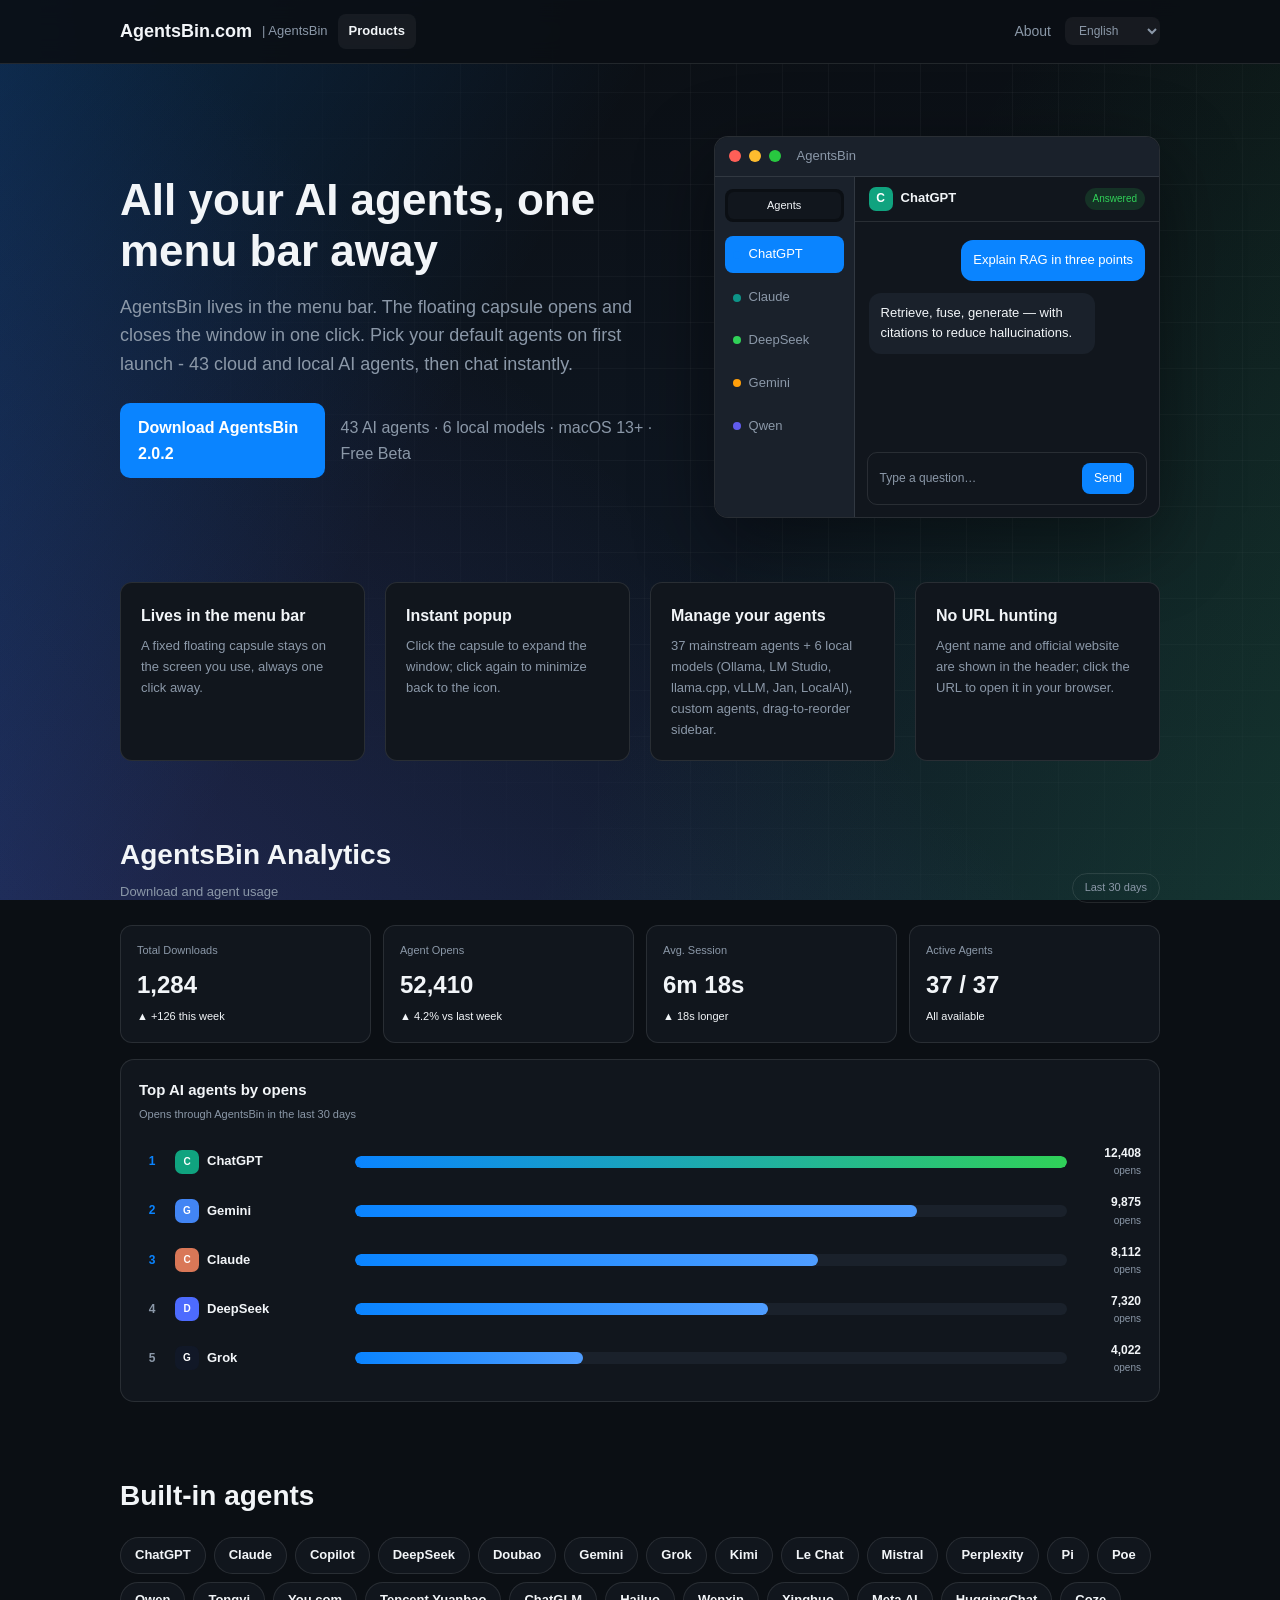
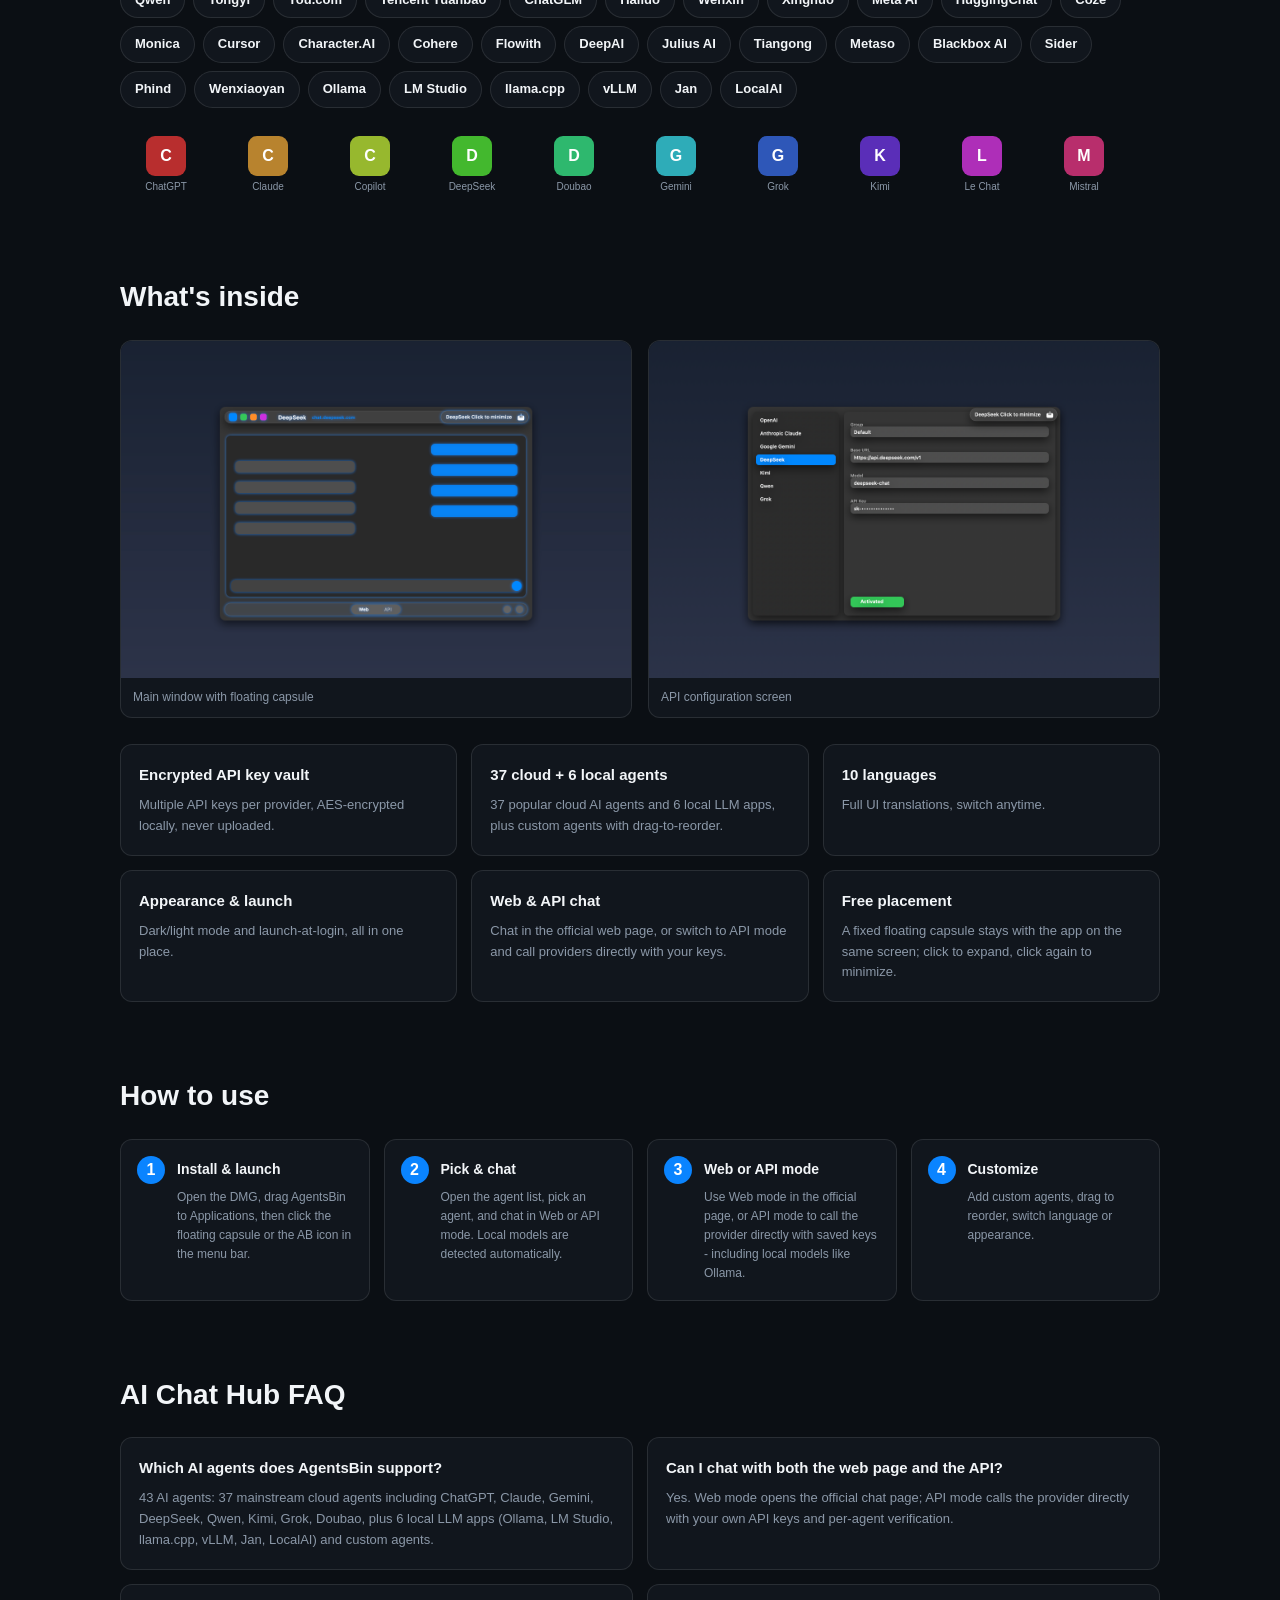
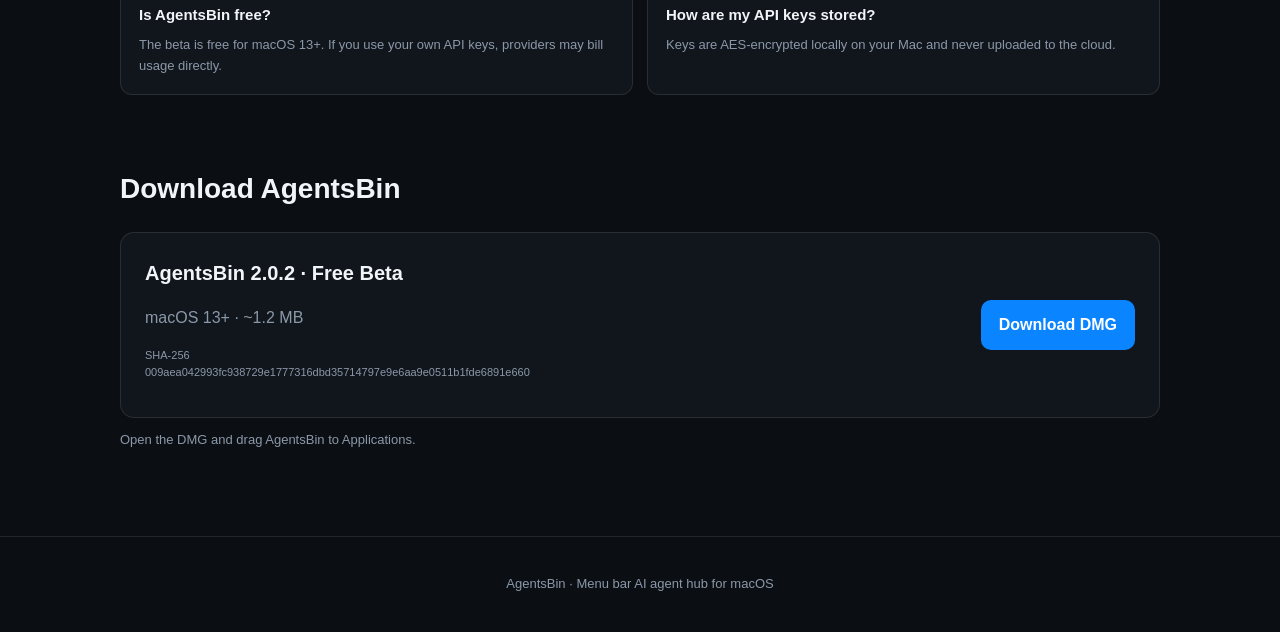
==== commit 303ca80a: "Add Russian and Portuguese site translations" ====
--- a/site/agentsbin/index.html
+++ b/site/agentsbin/index.html
@@ -146,6 +146,8 @@
           <option value="es">Español</option>
           <option value="fr">Français</option>
           <option value="de">Deutsch</option>
+          <option value="ru">Русский</option>
+          <option value="pt">Português</option>
         </select>
       </div>
     </div>
@@ -162,6 +164,7 @@
       <div class="panel-cats" id="productCats">
         <button class="on" data-cat="all" data-i18n="cat_all">All</button>
         <button data-cat="assistants" data-i18n="cat_assistants">AI Assistants</button>
+        <button data-cat="web" data-i18n="cat_web">Web Apps</button>
         <button data-cat="audio" data-i18n="cat_audio">Audio</button>
         <button data-cat="media" data-i18n="cat_media">Media Tools</button>
       </div>
@@ -174,6 +177,11 @@
         <a class="product-card" href="/wf/" data-search="Watermark Factory AI watermark removal macOS offline" data-cat="media" data-state="released">
           <span class="pc-name" data-i18n="p_wf">Watermark Factory</span><span class="pc-sub">macOS · Media Tools</span>
           <span class="pc-desc" data-i18n="p_wf_desc">Local AI watermark identification and restoration. 30+ sources, offline.</span>
+          <span class="pc-foot"><span class="pc-status live" data-i18n="status_released">Released</span><span class="pc-arrow">→</span></span>
+        </a>
+        <a class="product-card" href="/solohq/" data-search="SoloHQ local-first dashboard one-person company web app" data-cat="web" data-state="released">
+          <span class="pc-name" data-i18n="p_solohq">SoloHQ</span><span class="pc-sub">Web · Local-first</span>
+          <span class="pc-desc" data-i18n="p_solohq_desc">Local-first dashboard for one-person companies.</span>
           <span class="pc-foot"><span class="pc-status live" data-i18n="status_released">Released</span><span class="pc-arrow">→</span></span>
         </a>
         <div class="product-card" data-search="AgentsQS quant strategy backtest copilot" data-cat="media" data-state="soon">
